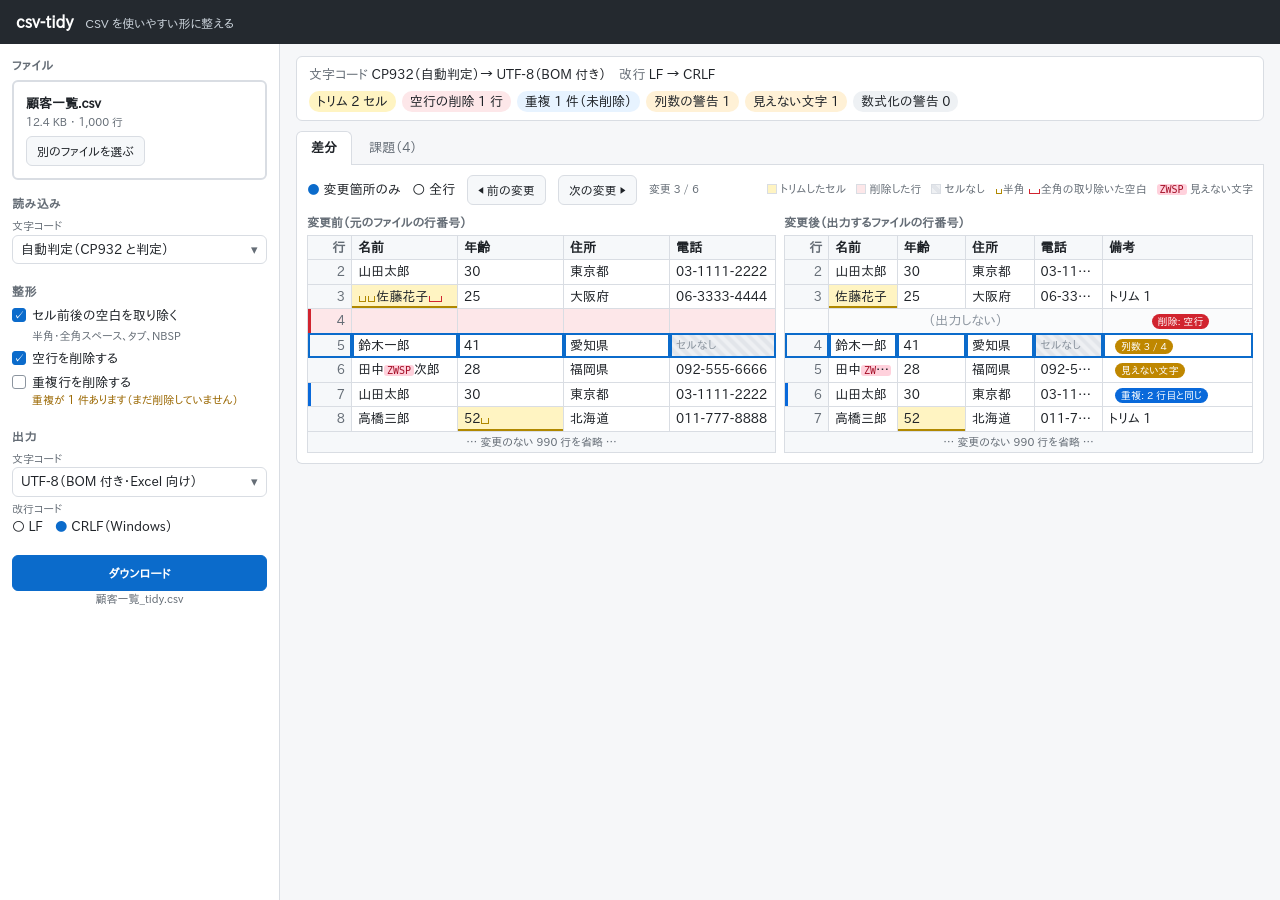
==== docs/mockups/02-result-diff.html @ eed69e28 "docs: add v0.1 screen design with static HTML mockups - one-page layout: settings on the left, resul" ====
<!DOCTYPE html>
<html lang="ja">
<head>
<meta charset="utf-8">
<title>csv-tidy 画面の見本: 結果の表示中（差分タブ）</title>
<link rel="stylesheet" href="style.css">
</head>
<body>
<!-- 動かない見本。画面設計書 docs/screen-design.md の「結果の表示中（差分タブ）」に対応する。 -->
<div class="app">
  <header class="app-header"><h1>csv-tidy</h1><span>CSV を使いやすい形に整える</span></header>
  <aside class="sidebar">
  <section class="section">
    <h2>ファイル</h2>
    <div class="dropzone has-file">
      <div class="file-name">顧客一覧.csv</div>
      <div class="hint">12.4 KB ・ 1,000 行</div>
      <div style="margin-top:6px"><span class="button">別のファイルを選ぶ</span></div>
    </div>
  </section>
  <section class="section">
    <h2>読み込み</h2>
    <div class="field"><label>文字コード</label><div class="select">自動判定（CP932 と判定）</div></div>
  </section>
  <section class="section">
    <h2>整形</h2>
    <div class="check"><span class="box on"></span><span>セル前後の空白を取り除く<br><span class="hint">半角・全角スペース、タブ、NBSP</span></span></div>
    <div class="check"><span class="box on"></span><span>空行を削除する</span></div>
    <div class="check"><span class="box"></span><span>重複行を削除する<div class="hint note">重複が 1 件あります（まだ削除していません）</div></span></div>
  </section>
  <section class="section">
    <h2>出力</h2>
    <div class="field"><label>文字コード</label><div class="select">UTF-8（BOM 付き・Excel 向け）</div></div>
    <div class="field"><label>改行コード</label><div class="radio"><span>LF</span><span class="on">CRLF（Windows）</span></div></div>
  </section>
  <section class="section">
<span class="button primary block">ダウンロード</span><div class="hint" style="text-align:center">顧客一覧_tidy.csv</div>
  </section>
  </aside>
  <main class="main">
    <div class="summary">
      <div class="conv"><b>文字コード</b> CP932（自動判定）→ UTF-8（BOM 付き）　<b>改行</b> LF → CRLF</div>
      <div class="counts">
        <span class="count trimmed">トリム 2 セル</span>
        <span class="count removed">空行の削除 1 行</span>
        <span class="count info">重複 1 件（未削除）</span>
        <span class="count warn">列数の警告 1</span>
        <span class="count warn">見えない文字 1</span>
        <span class="count">数式化の警告 0</span>
      </div>
    </div>
    <div>
    <div class="tabs"><span class="tab on">差分</span><span class="tab">課題（4）</span></div>
    <div class="panel">
      <div class="toolbar">
        <div class="radio"><span class="on">変更箇所のみ</span><span>全行</span></div>
        <span class="button">◀ 前の変更</span><span class="button">次の変更 ▶</span>
        <span class="hint">変更 3 / 6</span>
        <div class="legend">
          <span><span class="swatch" style="background:var(--trimmed)"></span>トリムしたセル</span>
          <span><span class="swatch" style="background:var(--removed)"></span>削除した行</span>
          <span><span class="swatch" style="background:var(--missing)"></span>セルなし</span>
          <span><span class="ws"></span>半角 <span class="ws full"></span>全角の取り除いた空白</span>
          <span><span class="mark">ZWSP</span> 見えない文字</span>
        </div>
      </div>
      <div class="diff">
        <div>
          <h3>変更前（元のファイルの行番号）</h3>
          <table>
            <tr><th class="ln">行</th><th>名前</th><th>年齢</th><th>住所</th><th>電話</th></tr>
            <tr><td class="ln">2</td><td>山田太郎</td><td>30</td><td>東京都</td><td>03-1111-2222</td></tr>
            <tr><td class="ln">3</td><td class="trimmed"><span class="ws"></span><span class="ws"></span>佐藤花子<span class="ws full"></span></td><td>25</td><td>大阪府</td><td>06-3333-4444</td></tr>
            <tr class="removed"><td class="ln">4</td><td></td><td></td><td></td><td></td></tr>
            <tr class="focus"><td class="ln">5</td><td>鈴木一郎</td><td>41</td><td>愛知県</td><td class="missing">セルなし</td></tr>
            <tr><td class="ln">6</td><td>田中<span class="mark">ZWSP</span>次郎</td><td>28</td><td>福岡県</td><td>092-555-6666</td></tr>
            <tr class="dup"><td class="ln">7</td><td>山田太郎</td><td>30</td><td>東京都</td><td>03-1111-2222</td></tr>
            <tr><td class="ln">8</td><td>高橋三郎</td><td class="trimmed">52<span class="ws"></span></td><td>北海道</td><td>011-777-8888</td></tr>
            <tr class="gap"><td colspan="5">… 変更のない 990 行を省略 …</td></tr>
          </table>
        </div>
        <div>
          <h3>変更後（出力するファイルの行番号）</h3>
          <table>
            <tr><th class="ln">行</th><th>名前</th><th>年齢</th><th>住所</th><th>電話</th><th class="note">備考</th></tr>
            <tr><td class="ln">2</td><td>山田太郎</td><td>30</td><td>東京都</td><td>03-1111-2222</td><td class="note"></td></tr>
            <tr><td class="ln">3</td><td class="trimmed">佐藤花子</td><td>25</td><td>大阪府</td><td>06-3333-4444</td><td class="note">トリム 1</td></tr>
            <tr class="placeholder"><td class="ln"></td><td colspan="4">（出力しない）</td><td class="note"><span class="badge">削除: 空行</span></td></tr>
            <tr class="focus"><td class="ln">4</td><td>鈴木一郎</td><td>41</td><td>愛知県</td><td class="missing">セルなし</td><td class="note"><span class="badge warn">列数 3 / 4</span></td></tr>
            <tr><td class="ln">5</td><td>田中<span class="mark">ZWSP</span>次郎</td><td>28</td><td>福岡県</td><td>092-555-6666</td><td class="note"><span class="badge warn">見えない文字</span></td></tr>
            <tr class="dup"><td class="ln">6</td><td>山田太郎</td><td>30</td><td>東京都</td><td>03-1111-2222</td><td class="note"><span class="badge dup">重複: 2 行目と同じ</span></td></tr>
            <tr><td class="ln">7</td><td>高橋三郎</td><td class="trimmed">52</td><td>北海道</td><td>011-777-8888</td><td class="note">トリム 1</td></tr>
            <tr class="gap"><td colspan="6">… 変更のない 990 行を省略 …</td></tr>
          </table>
        </div>
      </div>
    </div>
    </div>
  </main>
</div>
</body>
</html>
---- docs/mockups/style.css ----
/* csv-tidy 画面の見本（動かない HTML）用のスタイル。実装時の土台にする。 */
:root {
  --bg: #f6f7f9;
  --panel: #ffffff;
  --line: #d9dde3;
  --text: #1f2328;
  --muted: #656d76;
  --accent: #0b6bcb;
  --accent-weak: #e6f0fb;
  --removed: #fde7e9;
  --removed-line: #d1242f;
  --trimmed: #fff4c2;
  --trimmed-line: #b08800;
  --info: #e7f3ff;
  --warn: #fff1d6;
  --error: #ffe3e3;
  --missing: repeating-linear-gradient(45deg, #eef0f3, #eef0f3 4px, #e2e5ea 4px, #e2e5ea 8px);
}

* { box-sizing: border-box; }
body {
  margin: 0;
  background: var(--bg);
  color: var(--text);
  font-family: "IPAPGothic", "Hiragino Sans", "Yu Gothic UI", "Meiryo", sans-serif;
  font-size: 13px;
  line-height: 1.5;
}

/* 全体: 左に設定、右に結果 */
.app { display: grid; grid-template-columns: 280px 1fr; grid-template-rows: auto 1fr; min-height: 100vh; }
.app-header { grid-column: 1 / -1; display: flex; align-items: baseline; gap: 12px; padding: 10px 16px; background: #24292f; color: #fff; }
.app-header h1 { margin: 0; font-size: 16px; }
.app-header span { color: #c9d1d9; font-size: 12px; }

/* 左: 設定欄 */
.sidebar { background: var(--panel); border-right: 1px solid var(--line); padding: 12px; display: flex; flex-direction: column; gap: 14px; }
.section h2 { margin: 0 0 6px; font-size: 12px; color: var(--muted); letter-spacing: .05em; }
.dropzone { border: 2px dashed var(--line); border-radius: 6px; padding: 12px; text-align: center; color: var(--muted); }
.dropzone.has-file { border-style: solid; text-align: left; color: var(--text); }
.file-name { font-weight: bold; word-break: break-all; }
.button { display: inline-block; padding: 5px 10px; border: 1px solid var(--line); border-radius: 6px; background: #f6f8fa; color: var(--text); font-size: 12px; }
.button.primary { background: var(--accent); border-color: var(--accent); color: #fff; font-weight: bold; }
.button.block { display: block; text-align: center; padding: 8px; }
.button.disabled { background: #eaeef2; border-color: var(--line); color: #8c959f; }
.field { margin: 4px 0; }
.field label { display: block; color: var(--muted); font-size: 11px; }
.select { border: 1px solid var(--line); border-radius: 6px; padding: 4px 8px; background: #fff; display: flex; justify-content: space-between; }
.select::after { content: "▾"; color: var(--muted); }
.check { display: flex; gap: 6px; align-items: flex-start; margin: 4px 0; }
.box { width: 14px; height: 14px; border: 1px solid #8c959f; border-radius: 3px; flex: none; margin-top: 2px; text-align: center; line-height: 12px; font-size: 11px; }
.box.on { background: var(--accent); border-color: var(--accent); color: #fff; }
.box.on::after { content: "✓"; }
.hint { color: var(--muted); font-size: 11px; }
.hint.note { color: #9a6700; }
.radio { display: flex; gap: 12px; }
.radio span::before { content: "○ "; }
.radio span.on::before { content: "● "; color: var(--accent); }
.export-reason { margin-top: 4px; color: var(--removed-line); font-size: 11px; }

/* v0.2: 列の一覧 */
.columns { border: 1px solid var(--line); border-radius: 6px; }
.col-row { display: grid; grid-template-columns: 14px 16px 1fr; gap: 6px; align-items: center; padding: 4px 6px; border-bottom: 1px solid var(--line); }
.col-row:last-child { border-bottom: 0; }
.col-row.off .name { color: #8c959f; text-decoration: line-through; }
.handle { color: #8c959f; cursor: grab; }
.name { border: 1px solid var(--line); border-radius: 4px; padding: 1px 6px; background: #fff; }
.name small { color: var(--muted); }
.col-actions { display: flex; gap: 6px; margin-top: 6px; }

/* 右: 結果 */
.main { padding: 12px 16px; display: flex; flex-direction: column; gap: 10px; min-width: 0; }
.summary { background: var(--panel); border: 1px solid var(--line); border-radius: 6px; padding: 8px 12px; display: flex; flex-wrap: wrap; gap: 6px 24px; }
.summary .conv b { font-weight: normal; color: var(--muted); }
.counts { display: flex; flex-wrap: wrap; gap: 6px; }
.count { padding: 1px 8px; border-radius: 10px; background: #eef1f4; }
.count.removed { background: var(--removed); }
.count.trimmed { background: var(--trimmed); }
.count.warn { background: var(--warn); }
.count.info { background: var(--info); }

.tabs { display: flex; gap: 2px; border-bottom: 1px solid var(--line); }
.tab { padding: 6px 14px; border: 1px solid transparent; border-bottom: 0; border-radius: 6px 6px 0 0; color: var(--muted); }
.tab.on { background: var(--panel); border-color: var(--line); color: var(--text); font-weight: bold; margin-bottom: -1px; }
.panel { background: var(--panel); border: 1px solid var(--line); border-top: 0; border-radius: 0 0 6px 6px; padding: 10px; }

.toolbar { display: flex; align-items: center; gap: 12px; margin-bottom: 8px; flex-wrap: wrap; }
.legend { display: flex; gap: 10px; margin-left: auto; color: var(--muted); font-size: 11px; }
.swatch { display: inline-block; width: 10px; height: 10px; border: 1px solid var(--line); margin-right: 3px; vertical-align: -1px; }

/* 差分表示: 左右に並べる */
.diff { display: grid; grid-template-columns: 1fr 1fr; gap: 8px; }
.diff h3 { margin: 0 0 4px; font-size: 12px; color: var(--muted); }
table { border-collapse: collapse; width: 100%; table-layout: fixed; }
th, td { border: 1px solid var(--line); padding: 2px 6px; text-align: left; white-space: nowrap; overflow: hidden; text-overflow: ellipsis; }
th { background: #f6f8fa; font-weight: bold; }
td.note, th.note { width: 150px; white-space: normal; }
td.ln, th.ln { width: 44px; color: var(--muted); text-align: right; background: #f6f8fa; }
tr.removed td { background: var(--removed); }
tr.removed td.ln { box-shadow: inset 3px 0 var(--removed-line); }
tr.placeholder td { background: #fafbfc; color: #8c959f; text-align: center; }
tr.gap td { background: #f6f8fa; color: var(--muted); text-align: center; font-size: 11px; }
tr.focus td { outline: 2px solid var(--accent); outline-offset: -2px; }
tr.dup td.ln { box-shadow: inset 3px 0 #0969da; }
td.trimmed { background: var(--trimmed); box-shadow: inset 0 -2px var(--trimmed-line); }
td.missing { background: var(--missing); color: #8c959f; font-size: 11px; }
.ws { display: inline-block; width: .55em; height: .45em; margin: 0 1px; border: 1.5px solid #b08800; border-top: 0; vertical-align: -1px; }
.ws.full { width: 1em; border-color: #d1242f; }
.ws.tab { width: 1.2em; border-style: dashed; border-top: 0; }
.mark { background: #ffd1dc; color: #a40e26; border-radius: 3px; padding: 0 3px; font-size: 10px; font-family: monospace; }
.badge { display: inline-block; margin-left: 6px; padding: 0 6px; border-radius: 8px; font-size: 10px; background: var(--removed-line); color: #fff; }
.badge.dup { background: #0969da; }
.badge.warn { background: #bf8700; }

/* 課題の一覧 */
.issue-group { border: 1px solid var(--line); border-radius: 6px; margin-bottom: 8px; }
.issue-group > summary, .issue-head { padding: 6px 10px; font-weight: bold; display: flex; gap: 8px; align-items: center; }
.issue-group.error .issue-head { background: var(--error); }
.issue-group.warn .issue-head { background: var(--warn); }
.issue-group.info .issue-head { background: var(--info); }
.issue-group ul { margin: 0; padding: 4px 10px 8px 28px; }
.issue-group li { margin: 2px 0; }
.issue-group li a { color: var(--accent); text-decoration: none; }
.issue-more { color: var(--muted); font-size: 11px; padding: 0 10px 8px; }

/* 状態ごとの表示 */
.empty { flex: 1; display: flex; flex-direction: column; align-items: center; justify-content: center; gap: 8px; color: var(--muted); border: 2px dashed var(--line); border-radius: 8px; background: var(--panel); }
.empty .big { font-size: 18px; color: var(--text); }
.error-box { background: var(--error); border: 1px solid #ff818266; border-left: 4px solid var(--removed-line); border-radius: 6px; padding: 12px 16px; }
.error-box h2 { margin: 0 0 6px; font-size: 15px; }
.error-box .code { font-family: monospace; color: var(--muted); font-size: 11px; }
.loading { display: flex; align-items: center; gap: 8px; padding: 6px 12px; background: var(--accent-weak); border-radius: 6px; color: var(--accent); }
.dim { opacity: .45; }
.page-nav { display: flex; justify-content: center; gap: 8px; margin-top: 8px; color: var(--muted); }
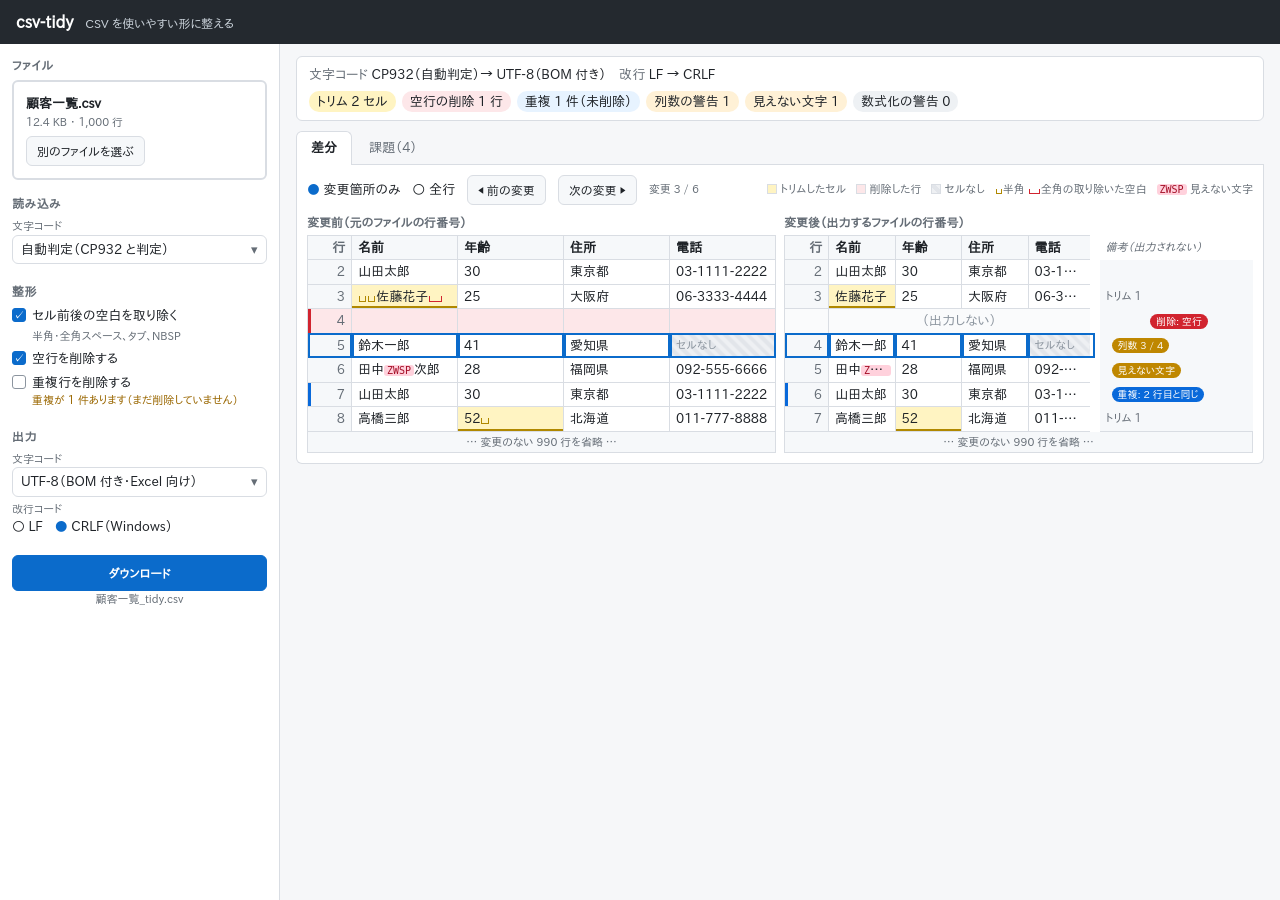
==== commit cb3a6e0c: "docs: set the note column apart from data columns in the diff mockup Co-Authored-By: Claude Opus 5.5" ====
--- a/docs/mockups/02-result-diff.html
+++ b/docs/mockups/02-result-diff.html
@@ -82,7 +82,7 @@
         <div>
           <h3>変更後（出力するファイルの行番号）</h3>
           <table>
-            <tr><th class="ln">行</th><th>名前</th><th>年齢</th><th>住所</th><th>電話</th><th class="note">備考</th></tr>
+            <tr><th class="ln">行</th><th>名前</th><th>年齢</th><th>住所</th><th>電話</th><th class="note">備考（出力されない）</th></tr>
             <tr><td class="ln">2</td><td>山田太郎</td><td>30</td><td>東京都</td><td>03-1111-2222</td><td class="note"></td></tr>
             <tr><td class="ln">3</td><td class="trimmed">佐藤花子</td><td>25</td><td>大阪府</td><td>06-3333-4444</td><td class="note">トリム 1</td></tr>
             <tr class="placeholder"><td class="ln"></td><td colspan="4">（出力しない）</td><td class="note"><span class="badge">削除: 空行</span></td></tr>
--- a/docs/mockups/style.css
+++ b/docs/mockups/style.css
@@ -94,7 +94,10 @@
 table { border-collapse: collapse; width: 100%; table-layout: fixed; }
 th, td { border: 1px solid var(--line); padding: 2px 6px; text-align: left; white-space: nowrap; overflow: hidden; text-overflow: ellipsis; }
 th { background: #f6f8fa; font-weight: bold; }
-td.note, th.note { width: 150px; white-space: normal; }
+/* 備考の列: 出力されない補足なので、データの列から離し、見た目も変える */
+td.note, th.note { width: 158px; white-space: normal; border: 0; border-left: 10px solid var(--panel); background: #f6f8fa; color: var(--muted); font-size: 11px; }
+th.note { background: transparent; font-weight: normal; font-style: italic; }
+tr.removed td.note, tr.placeholder td.note, tr.dup td.note, tr.focus td.note { background: #f6f8fa; outline: none; }
 td.ln, th.ln { width: 44px; color: var(--muted); text-align: right; background: #f6f8fa; }
 tr.removed td { background: var(--removed); }
 tr.removed td.ln { box-shadow: inset 3px 0 var(--removed-line); }
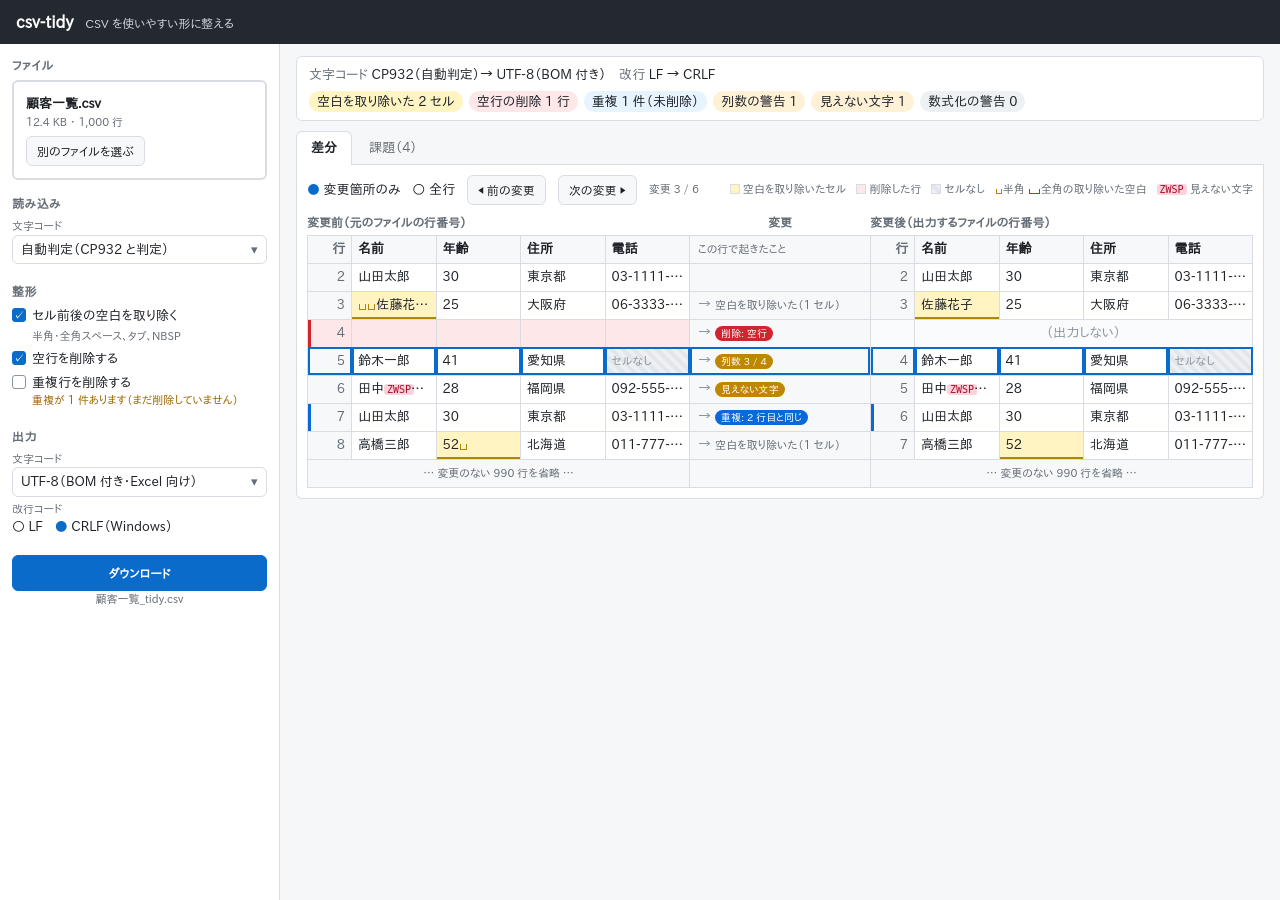
==== commit 8154a992: "docs: place per-row change notes in a gutter between the diff tables Adopt proposal A of five: a cha" ====
--- a/docs/mockups/02-result-diff.html
+++ b/docs/mockups/02-result-diff.html
@@ -41,7 +41,7 @@
     <div class="summary">
       <div class="conv"><b>文字コード</b> CP932（自動判定）→ UTF-8（BOM 付き）　<b>改行</b> LF → CRLF</div>
       <div class="counts">
-        <span class="count trimmed">トリム 2 セル</span>
+        <span class="count trimmed">空白を取り除いた 2 セル</span>
         <span class="count removed">空行の削除 1 行</span>
         <span class="count info">重複 1 件（未削除）</span>
         <span class="count warn">列数の警告 1</span>
@@ -57,14 +57,14 @@
         <span class="button">◀ 前の変更</span><span class="button">次の変更 ▶</span>
         <span class="hint">変更 3 / 6</span>
         <div class="legend">
-          <span><span class="swatch" style="background:var(--trimmed)"></span>トリムしたセル</span>
+          <span><span class="swatch" style="background:var(--trimmed)"></span>空白を取り除いたセル</span>
           <span><span class="swatch" style="background:var(--removed)"></span>削除した行</span>
           <span><span class="swatch" style="background:var(--missing)"></span>セルなし</span>
           <span><span class="ws"></span>半角 <span class="ws full"></span>全角の取り除いた空白</span>
           <span><span class="mark">ZWSP</span> 見えない文字</span>
         </div>
       </div>
-      <div class="diff">
+      <div class="diff3">
         <div>
           <h3>変更前（元のファイルの行番号）</h3>
           <table>
@@ -79,18 +79,32 @@
             <tr class="gap"><td colspan="5">… 変更のない 990 行を省略 …</td></tr>
           </table>
         </div>
+        <div class="gutter">
+          <h3>変更</h3>
+          <table>
+            <tr><th>この行で起きたこと</th></tr>
+            <tr><td></td></tr>
+            <tr><td><span class="arrow">→</span><span class="note-text">空白を取り除いた（1 セル）</span></td></tr>
+            <tr><td><span class="arrow">→</span><span class="badge">削除: 空行</span></td></tr>
+            <tr class="focus"><td><span class="arrow">→</span><span class="badge warn">列数 3 / 4</span></td></tr>
+            <tr><td><span class="arrow">→</span><span class="badge warn">見えない文字</span></td></tr>
+            <tr><td><span class="arrow">→</span><span class="badge dup">重複: 2 行目と同じ</span></td></tr>
+            <tr><td><span class="arrow">→</span><span class="note-text">空白を取り除いた（1 セル）</span></td></tr>
+            <tr class="gap"><td></td></tr>
+          </table>
+        </div>
         <div>
           <h3>変更後（出力するファイルの行番号）</h3>
           <table>
-            <tr><th class="ln">行</th><th>名前</th><th>年齢</th><th>住所</th><th>電話</th><th class="note">備考（出力されない）</th></tr>
-            <tr><td class="ln">2</td><td>山田太郎</td><td>30</td><td>東京都</td><td>03-1111-2222</td><td class="note"></td></tr>
-            <tr><td class="ln">3</td><td class="trimmed">佐藤花子</td><td>25</td><td>大阪府</td><td>06-3333-4444</td><td class="note">トリム 1</td></tr>
-            <tr class="placeholder"><td class="ln"></td><td colspan="4">（出力しない）</td><td class="note"><span class="badge">削除: 空行</span></td></tr>
-            <tr class="focus"><td class="ln">4</td><td>鈴木一郎</td><td>41</td><td>愛知県</td><td class="missing">セルなし</td><td class="note"><span class="badge warn">列数 3 / 4</span></td></tr>
-            <tr><td class="ln">5</td><td>田中<span class="mark">ZWSP</span>次郎</td><td>28</td><td>福岡県</td><td>092-555-6666</td><td class="note"><span class="badge warn">見えない文字</span></td></tr>
-            <tr class="dup"><td class="ln">6</td><td>山田太郎</td><td>30</td><td>東京都</td><td>03-1111-2222</td><td class="note"><span class="badge dup">重複: 2 行目と同じ</span></td></tr>
-            <tr><td class="ln">7</td><td>高橋三郎</td><td class="trimmed">52</td><td>北海道</td><td>011-777-8888</td><td class="note">トリム 1</td></tr>
-            <tr class="gap"><td colspan="6">… 変更のない 990 行を省略 …</td></tr>
+            <tr><th class="ln">行</th><th>名前</th><th>年齢</th><th>住所</th><th>電話</th></tr>
+            <tr><td class="ln">2</td><td>山田太郎</td><td>30</td><td>東京都</td><td>03-1111-2222</td></tr>
+            <tr><td class="ln">3</td><td class="trimmed">佐藤花子</td><td>25</td><td>大阪府</td><td>06-3333-4444</td></tr>
+            <tr class="placeholder"><td class="ln"></td><td colspan="4">（出力しない）</td></tr>
+            <tr class="focus"><td class="ln">4</td><td>鈴木一郎</td><td>41</td><td>愛知県</td><td class="missing">セルなし</td></tr>
+            <tr><td class="ln">5</td><td>田中<span class="mark">ZWSP</span>次郎</td><td>28</td><td>福岡県</td><td>092-555-6666</td></tr>
+            <tr class="dup"><td class="ln">6</td><td>山田太郎</td><td>30</td><td>東京都</td><td>03-1111-2222</td></tr>
+            <tr><td class="ln">7</td><td>高橋三郎</td><td class="trimmed">52</td><td>北海道</td><td>011-777-8888</td></tr>
+            <tr class="gap"><td colspan="5">… 変更のない 990 行を省略 …</td></tr>
           </table>
         </div>
       </div>
--- a/docs/mockups/style.css
+++ b/docs/mockups/style.css
@@ -88,16 +88,22 @@
 .legend { display: flex; gap: 10px; margin-left: auto; color: var(--muted); font-size: 11px; }
 .swatch { display: inline-block; width: 10px; height: 10px; border: 1px solid var(--line); margin-right: 3px; vertical-align: -1px; }
 
+/* 差分表示: 左右の表の間に「変更」の帯を置く（案A） */
+.diff3 { display: grid; grid-template-columns: 1fr 180px 1fr; }
+.diff3 h3 { margin: 0 0 4px; font-size: 12px; color: var(--muted); }
+.diff3 td, .diff3 th { height: 28px; vertical-align: middle; }
+.gutter h3 { text-align: center; }
+.gutter td, .gutter th { border-left: 0; border-right: 0; background: #f6f8fa; text-align: left; padding-left: 8px; }
+.gutter th { font-weight: normal; color: var(--muted); font-size: 11px; }
+.gutter .arrow { color: #8c959f; margin-right: 4px; }
+.gutter .badge { margin-left: 0; }
+.note-text { color: var(--muted); font-size: 11px; }
 /* 差分表示: 左右に並べる */
 .diff { display: grid; grid-template-columns: 1fr 1fr; gap: 8px; }
 .diff h3 { margin: 0 0 4px; font-size: 12px; color: var(--muted); }
 table { border-collapse: collapse; width: 100%; table-layout: fixed; }
 th, td { border: 1px solid var(--line); padding: 2px 6px; text-align: left; white-space: nowrap; overflow: hidden; text-overflow: ellipsis; }
 th { background: #f6f8fa; font-weight: bold; }
-/* 備考の列: 出力されない補足なので、データの列から離し、見た目も変える */
-td.note, th.note { width: 158px; white-space: normal; border: 0; border-left: 10px solid var(--panel); background: #f6f8fa; color: var(--muted); font-size: 11px; }
-th.note { background: transparent; font-weight: normal; font-style: italic; }
-tr.removed td.note, tr.placeholder td.note, tr.dup td.note, tr.focus td.note { background: #f6f8fa; outline: none; }
 td.ln, th.ln { width: 44px; color: var(--muted); text-align: right; background: #f6f8fa; }
 tr.removed td { background: var(--removed); }
 tr.removed td.ln { box-shadow: inset 3px 0 var(--removed-line); }
